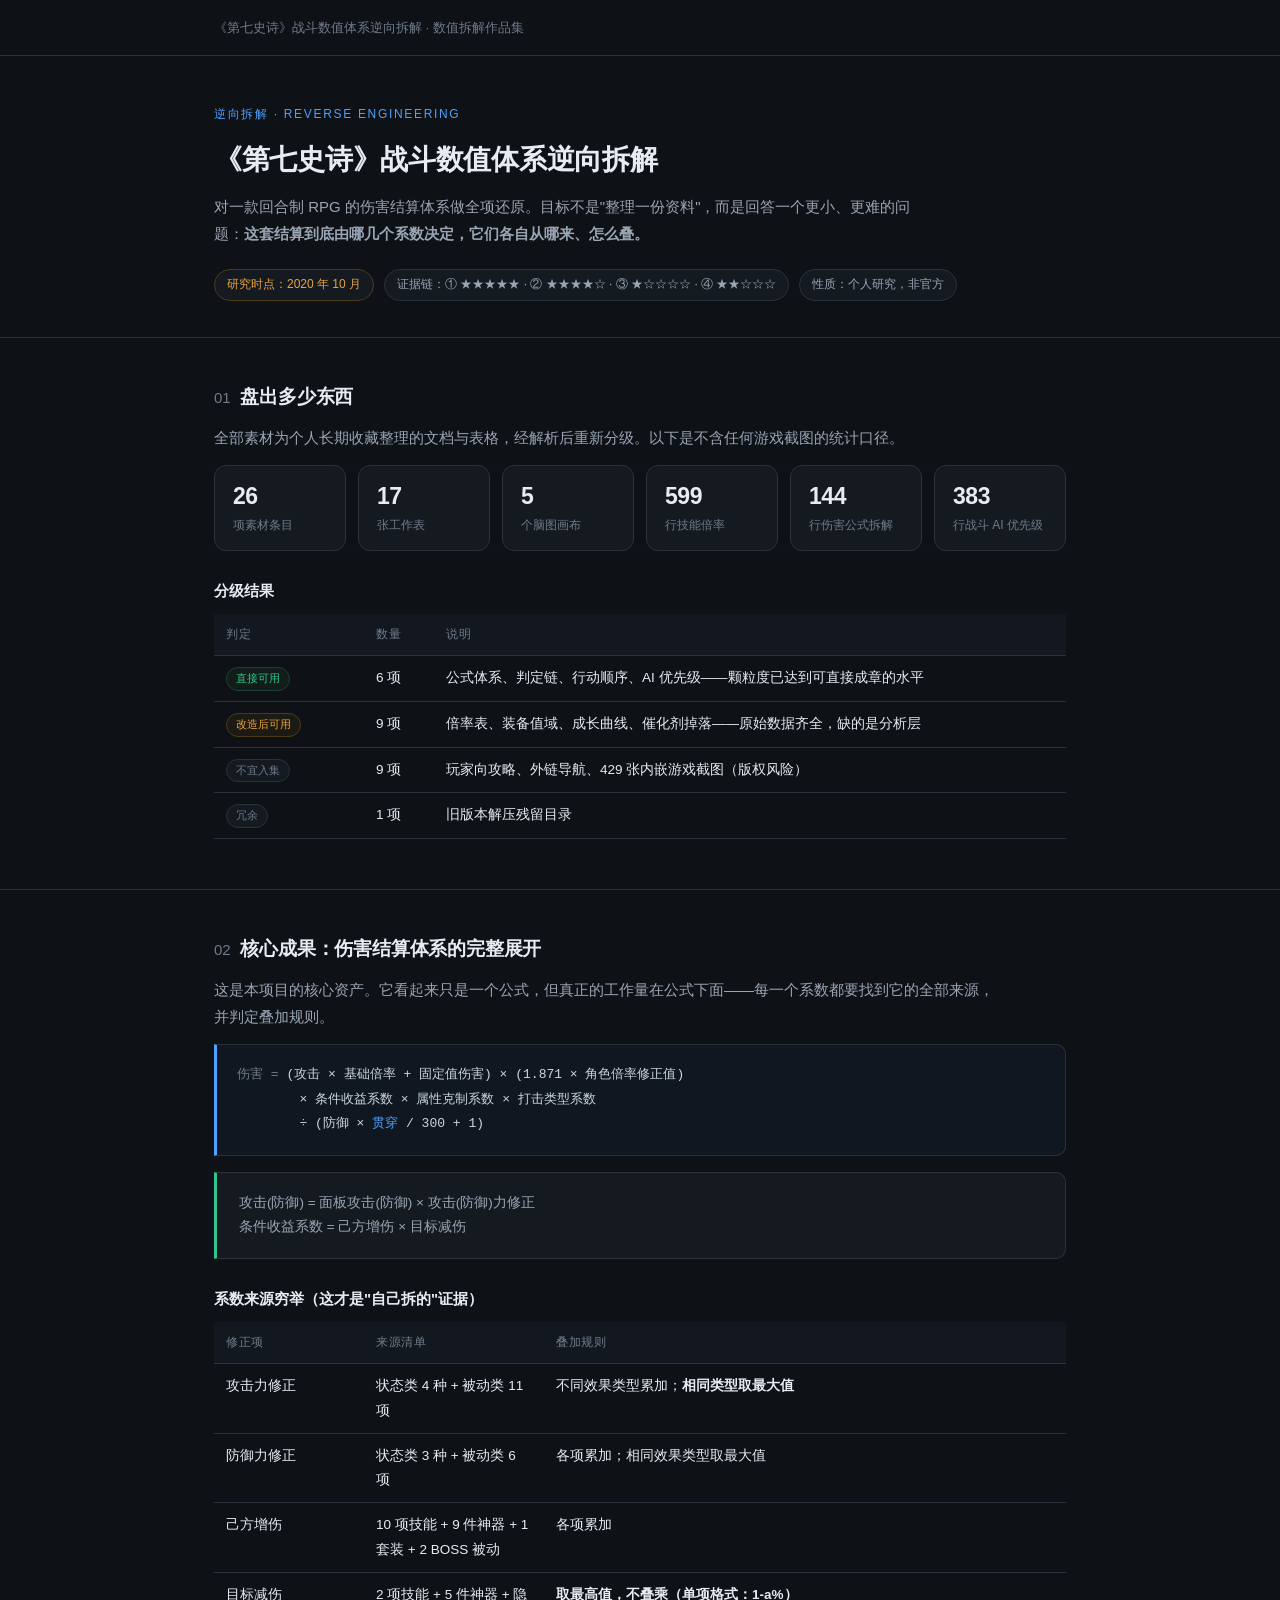
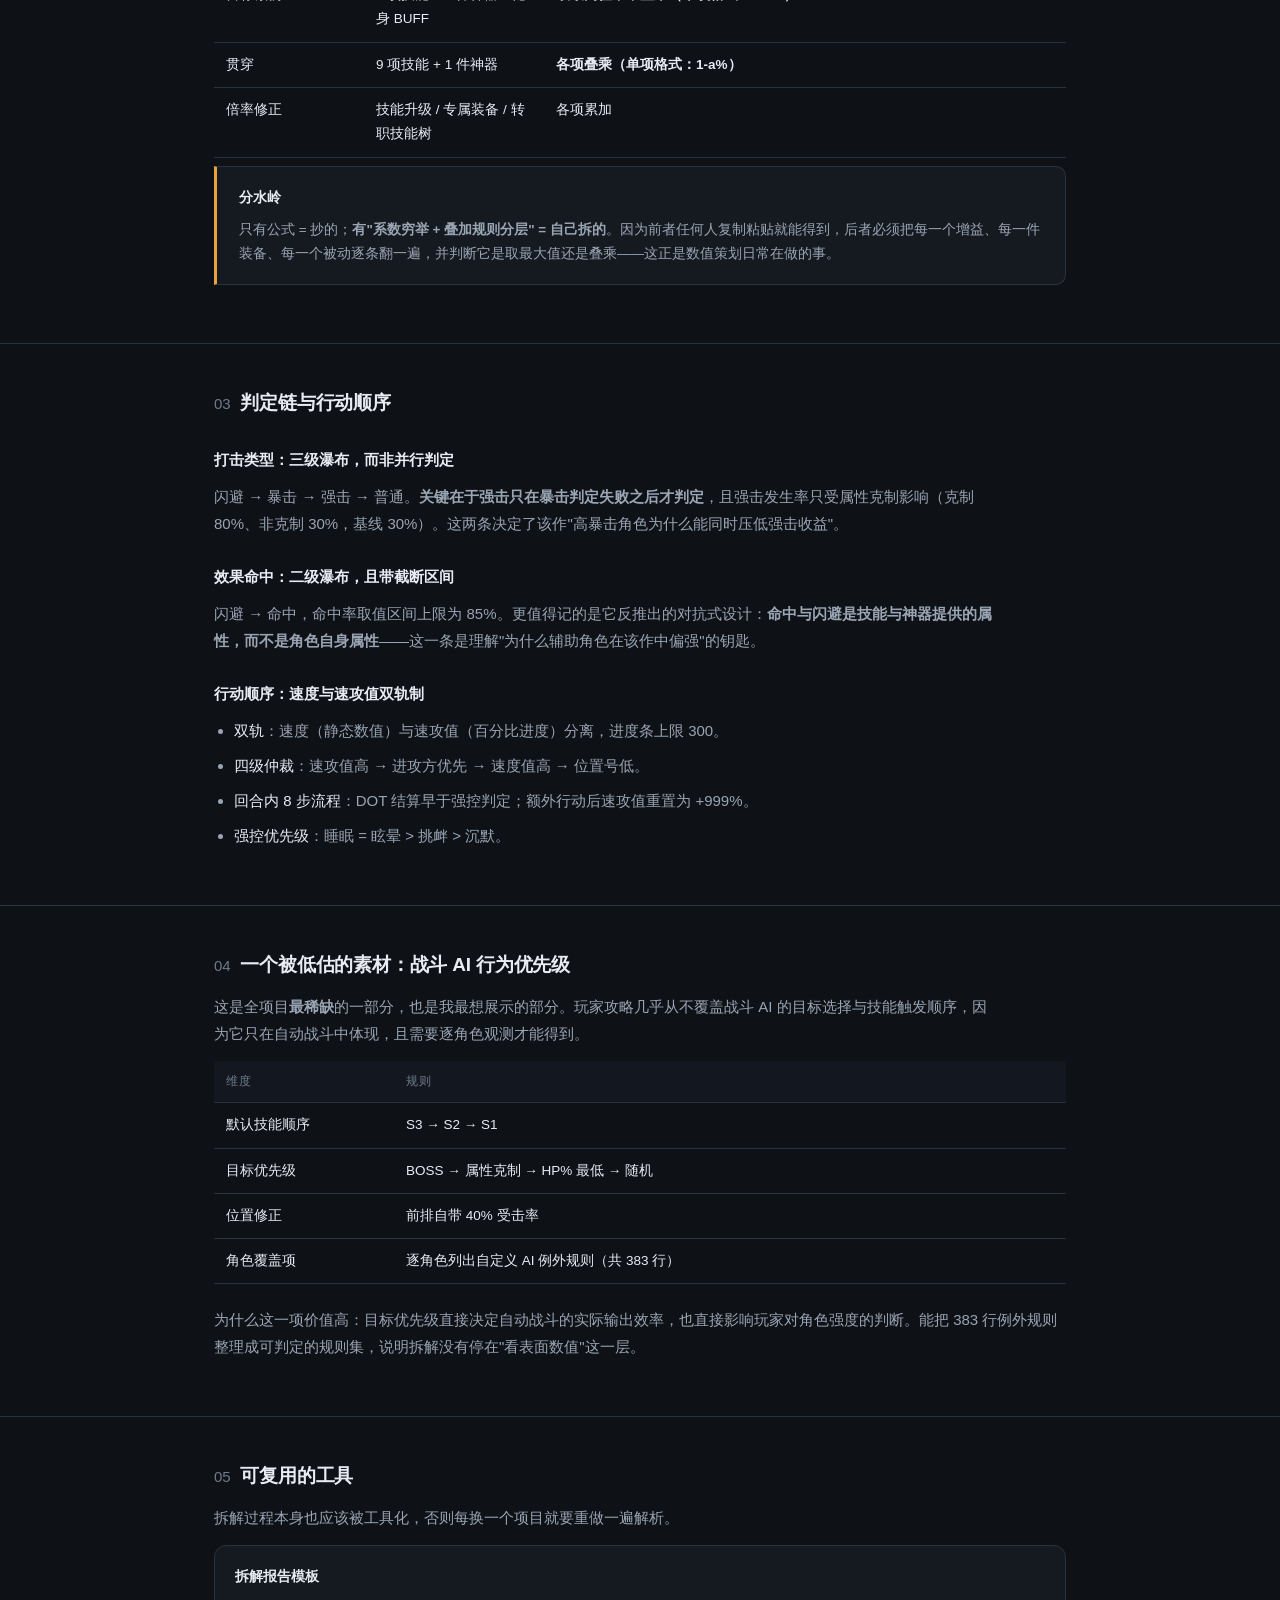
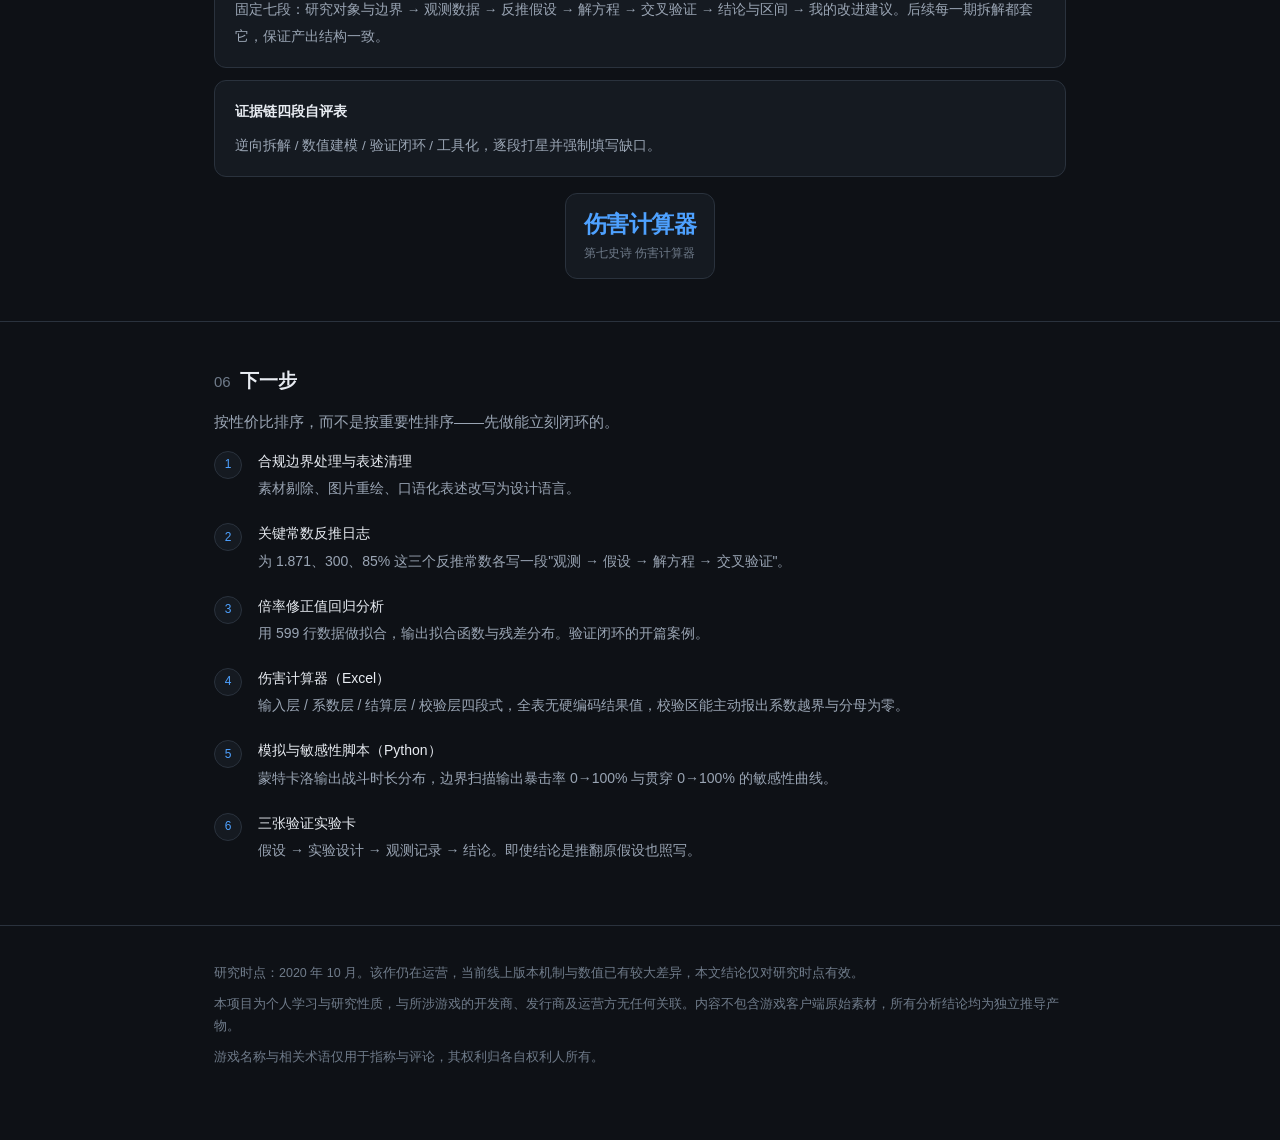
==== number/dqss.html @ d93b1159 "更新 Signed-off-by: Verko <46042765+VerkoZeng@users.noreply.github.com>" ====
<!DOCTYPE html>
<html lang="zh-CN">
<head>
<meta charset="utf-8">
<meta name="viewport" content="width=device-width, initial-scale=1">
<title>《第七史诗》战斗数值体系逆向拆解 · 作品集</title>
<style>
  :root{
    --bg:#0e1116; --panel:#151a21; --panel2:#1b212a; --code:#101720; --line:#2a323d;
    --text:#e8ecf2; --muted:#9aa5b4; --dim:#6f7b8a;
    --accent:#4ea1ff; --accent2:#31c48d; --warn:#e8a33d; --danger:#e0574c; --violet:#9b8cf5;
  }
  *{box-sizing:border-box}
  html,body{margin:0;padding:0}
  body{
    background:var(--bg); color:var(--text);
    font-family:-apple-system,BlinkMacSystemFont,"Segoe UI","PingFang SC","Microsoft YaHei",sans-serif;
    font-size:15px; line-height:1.8; -webkit-font-smoothing:antialiased;
  }
  .wrap{max-width:900px;margin:0 auto;padding:0 24px}
  a{color:var(--accent);text-decoration:none}
  a:hover{text-decoration:underline}
  .crumb{border-bottom:1px solid var(--line);padding:16px 0;font-size:13px;color:var(--dim)}
  .crumb a{color:var(--muted)}
  header{padding:48px 0 36px;border-bottom:1px solid var(--line)}
  .kicker{font-size:12px;letter-spacing:.14em;color:var(--accent);margin:0 0 14px}
  h1{font-size:28px;line-height:1.4;margin:0 0 14px;font-weight:600;letter-spacing:-.01em}
  .sub{color:var(--muted);font-size:15px;margin:0 0 22px;max-width:720px}
  .meta{display:flex;flex-wrap:wrap;gap:10px}
  .tag{font-size:12px;color:var(--muted);border:1px solid var(--line);background:var(--panel);border-radius:999px;padding:4px 12px}
  .tag.hot{color:var(--warn);border-color:#4a3a1c}
  section{padding:42px 0;border-bottom:1px solid var(--line)}
  h2{font-size:19px;margin:0 0 10px;font-weight:600;letter-spacing:-.01em}
  h2 .n{color:var(--dim);font-weight:500;margin-right:10px;font-size:15px}
  h3{font-size:15px;margin:26px 0 10px;font-weight:600}
  p{margin:0 0 14px}
  .lead{color:var(--muted);max-width:780px}
  .muted{color:var(--muted)}
  .stats{display:grid;grid-template-columns:repeat(auto-fit,minmax(130px,1fr));gap:12px;margin:4px 0 0}
  .stat{background:var(--panel);border:1px solid var(--line);border-radius:12px;padding:16px 18px}
  .stat b{display:block;font-size:23px;font-weight:600;letter-spacing:-.02em;line-height:1.3}
  .stat span{display:block;font-size:12px;color:var(--dim);margin-top:4px;line-height:1.5}
  pre{background:var(--code);border:1px solid var(--line);border-left:3px solid var(--accent);border-radius:0 10px 10px 0;
      padding:18px 20px;overflow-x:auto;font-size:13px;line-height:1.9;color:#cbd5e3;margin:0 0 16px;
      font-family:ui-monospace,SFMono-Regular,Consolas,"Courier New",monospace}
  pre .k{color:var(--accent)}
  pre .c{color:var(--dim)}
  table{width:100%;border-collapse:collapse;font-size:13.5px;margin:0 0 8px}
  th,td{text-align:left;padding:10px 12px;border-bottom:1px solid var(--line);vertical-align:top}
  th{color:var(--dim);font-weight:500;font-size:12px;letter-spacing:.05em;background:#131820}
  .scroll{overflow-x:auto}
  td code{background:#1e242d;border:1px solid var(--line);border-radius:4px;padding:1px 6px;font-size:12.5px;color:#cbd5e3}
  .pill{display:inline-block;font-size:11px;padding:2px 9px;border-radius:999px;border:1px solid;line-height:1.6;white-space:nowrap}
  .p-high{color:var(--danger);border-color:#4d2a27;background:#1e1516}
  .p-mid{color:var(--warn);border-color:#4a3a1c;background:#1d1a14}
  .p-low{color:var(--dim);border-color:var(--line);background:var(--panel)}
  .p-ok{color:var(--accent2);border-color:#1e4034;background:#121d19}
  .callout{background:var(--panel);border:1px solid var(--line);border-left:3px solid var(--accent2);
           border-radius:0 10px 10px 0;padding:18px 22px;margin:0 0 16px}
  .callout.warn{border-left-color:var(--warn)}
  .callout h3{margin:0 0 8px;font-size:14px}
  .callout p{margin:0;color:var(--muted);font-size:13.5px}
  ul.plain{margin:0 0 14px;padding-left:20px;color:var(--muted)}
  ul.plain li{margin-bottom:8px}
  ul.plain b{color:var(--text);font-weight:500}
  .tools{display:grid;gap:12px}
  .tool{background:var(--panel);border:1px solid var(--line);border-radius:12px;padding:18px 20px}
  .tool b{display:block;font-size:14px;margin-bottom:6px;font-weight:600}
  .tool span{color:var(--muted);font-size:13.5px}
  .roadmap{counter-reset:r;margin:0;padding:0;list-style:none}
  .roadmap li{position:relative;padding:0 0 20px 44px;color:var(--muted);font-size:14px}
  .roadmap li::before{counter-increment:r;content:counter(r);position:absolute;left:0;top:2px;
    width:26px;height:26px;border-radius:50%;background:var(--panel);border:1px solid var(--line);
    color:var(--accent);font-size:12px;display:flex;align-items:center;justify-content:center}
  .roadmap li b{color:var(--text);font-weight:500;display:block;margin-bottom:2px}
  footer{padding:36px 0 64px;color:var(--dim);font-size:12.5px}
  footer p{margin:0 0 8px}
  @media (max-width:640px){
    header{padding:32px 0 26px}
    h1{font-size:21px}
    section{padding:32px 0}
    pre{font-size:12px;padding:14px 16px}
    .stat b{font-size:20px}
  }
</style>
</head>
<body>

<div class="crumb">
  <div class="wrap">《第七史诗》战斗数值体系逆向拆解 · 数值拆解作品集</div>
</div>

<header>
  <div class="wrap">
    <p class="kicker">逆向拆解 · REVERSE ENGINEERING</p>
    <h1>《第七史诗》战斗数值体系逆向拆解</h1>
    <p class="sub">对一款回合制 RPG 的伤害结算体系做全项还原。目标不是"整理一份资料"，而是回答一个更小、更难的问题：<b>这套结算到底由哪几个系数决定，它们各自从哪来、怎么叠。</b></p>
    <div class="meta">
      <span class="tag hot">研究时点：2020 年 10 月</span>
      <span class="tag">证据链：① ★★★★★ · ② ★★★★☆ · ③ ★☆☆☆☆ · ④ ★★☆☆☆</span>
      <span class="tag">性质：个人研究，非官方</span>
    </div>
  </div>
</header>

<section>
  <div class="wrap">
    <h2><span class="n">01</span>盘出多少东西</h2>
    <p class="lead">全部素材为个人长期收藏整理的文档与表格，经解析后重新分级。以下是不含任何游戏截图的统计口径。</p>
    <div class="stats">
      <div class="stat"><b>26</b><span>项素材条目</span></div>
      <div class="stat"><b>17</b><span>张工作表</span></div>
      <div class="stat"><b>5</b><span>个脑图画布</span></div>
      <div class="stat"><b>599</b><span>行技能倍率</span></div>
      <div class="stat"><b>144</b><span>行伤害公式拆解</span></div>
      <div class="stat"><b>383</b><span>行战斗 AI 优先级</span></div>
    </div>
    <h3>分级结果</h3>
    <div class="scroll">
      <table>
        <thead><tr><th style="width:150px">判定</th><th style="width:70px">数量</th><th>说明</th></tr></thead>
        <tbody>
          <tr><td><span class="pill p-ok">直接可用</span></td><td>6 项</td><td>公式体系、判定链、行动顺序、AI 优先级——颗粒度已达到可直接成章的水平</td></tr>
          <tr><td><span class="pill p-mid">改造后可用</span></td><td>9 项</td><td>倍率表、装备值域、成长曲线、催化剂掉落——原始数据齐全，缺的是分析层</td></tr>
          <tr><td><span class="pill p-low">不宜入集</span></td><td>9 项</td><td>玩家向攻略、外链导航、429 张内嵌游戏截图（版权风险）</td></tr>
          <tr><td><span class="pill p-low">冗余</span></td><td>1 项</td><td>旧版本解压残留目录</td></tr>
        </tbody>
      </table>
    </div>
  </div>
</section>

<section>
  <div class="wrap">
    <h2><span class="n">02</span>核心成果：伤害结算体系的完整展开</h2>
    <p class="lead">这是本项目的核心资产。它看起来只是一个公式，但真正的工作量在公式下面——每一个系数都要找到它的全部来源，并判定叠加规则。</p>

	<pre><span class="c">伤害 =</span> (攻击 × 基础倍率 + 固定值伤害) × (1.871 × 角色倍率修正值)
        × 条件收益系数 × 属性克制系数 × 打击类型系数
        ÷ (防御 × <span class="k">贯穿</span> / 300 + 1)</pre>

    <div class="callout">
      <p>攻击(防御) = 面板攻击(防御) × 攻击(防御)力修正</p>
	  <p>条件收益系数 = 己方增伤 × 目标减伤</p>
    </div>

    <h3>系数来源穷举（这才是"自己拆的"证据）</h3>
    <div class="scroll">
      <table>
        <thead><tr><th style="width:150px">修正项</th><th style="width:180px">来源清单</th><th>叠加规则</th></tr></thead>
        <tbody>
          <tr><td>攻击力修正</td><td>状态类 4 种 + 被动类 11 项</td><td>不同效果类型累加；<b>相同类型取最大值</b></td></tr>
          <tr><td>防御力修正</td><td>状态类 3 种 + 被动类 6 项</td><td>各项累加；相同效果类型取最大值</td></tr>
          <tr><td>己方增伤</td><td>10 项技能 + 9 件神器 + 1 套装 + 2 BOSS 被动</td><td>各项累加</td></tr>
          <tr><td>目标减伤</td><td>2 项技能 + 5 件神器 + 隐身 BUFF</td><td><b>取最高值，不叠乘（单项格式：1-a%）</b></td></tr>
          <tr><td>贯穿</td><td>9 项技能 + 1 件神器</td><td><b>各项叠乘（单项格式：1-a%）</b></td></tr>
          <tr><td>倍率修正</td><td>技能升级 / 专属装备 / 转职技能树</td><td>各项累加</td></tr>
        </tbody>
      </table>
    </div>

    <div class="callout warn">
      <h3>分水岭</h3>
      <p>只有公式 = 抄的；<b>有"系数穷举 + 叠加规则分层" = 自己拆的</b>。因为前者任何人复制粘贴就能得到，后者必须把每一个增益、每一件装备、每一个被动逐条翻一遍，并判断它是取最大值还是叠乘——这正是数值策划日常在做的事。</p>
    </div>
  </div>
</section>

<section>
  <div class="wrap">
    <h2><span class="n">03</span>判定链与行动顺序</h2>

    <h3>打击类型：三级瀑布，而非并行判定</h3>
    <p class="lead">闪避 → 暴击 → 强击 → 普通。<b>关键在于强击只在暴击判定失败之后才判定</b>，且强击发生率只受属性克制影响（克制 80%、非克制 30%，基线 30%）。这两条决定了该作"高暴击角色为什么能同时压低强击收益"。</p>

    <h3>效果命中：二级瀑布，且带截断区间</h3>
    <p class="lead">闪避 → 命中，命中率取值区间上限为 85%。更值得记的是它反推出的对抗式设计：<b>命中与闪避是技能与神器提供的属性，而不是角色自身属性</b>——这一条是理解"为什么辅助角色在该作中偏强"的钥匙。</p>

    <h3>行动顺序：速度与速攻值双轨制</h3>
    <ul class="plain">
      <li><b>双轨</b>：速度（静态数值）与速攻值（百分比进度）分离，进度条上限 300。</li>
      <li><b>四级仲裁</b>：速攻值高 → 进攻方优先 → 速度值高 → 位置号低。</li>
      <li><b>回合内 8 步流程</b>：DOT 结算早于强控判定；额外行动后速攻值重置为 +999%。</li>
      <li><b>强控优先级</b>：睡眠 = 眩晕 &gt; 挑衅 &gt; 沉默。</li>
    </ul>
  </div>
</section>

<section>
  <div class="wrap">
    <h2><span class="n">04</span>一个被低估的素材：战斗 AI 行为优先级</h2>
    <p class="lead">这是全项目<b>最稀缺</b>的一部分，也是我最想展示的部分。玩家攻略几乎从不覆盖战斗 AI 的目标选择与技能触发顺序，因为它只在自动战斗中体现，且需要逐角色观测才能得到。</p>
    <div class="scroll">
      <table>
        <thead><tr><th style="width:180px">维度</th><th>规则</th></tr></thead>
        <tbody>
          <tr><td>默认技能顺序</td><td>S3 → S2 → S1</td></tr>
          <tr><td>目标优先级</td><td>BOSS → 属性克制 → HP% 最低 → 随机</td></tr>
          <tr><td>位置修正</td><td>前排自带 40% 受击率</td></tr>
          <tr><td>角色覆盖项</td><td>逐角色列出自定义 AI 例外规则（共 383 行）</td></tr>
        </tbody>
      </table>
    </div>
    <p class="muted" style="margin-top:14px">为什么这一项价值高：目标优先级直接决定自动战斗的实际输出效率，也直接影响玩家对角色强度的判断。能把 383 行例外规则整理成可判定的规则集，说明拆解没有停在"看表面数值"这一层。</p>
  </div>
</section>

<section>
  <div class="wrap">
    <h2><span class="n">05</span>可复用的工具</h2>
    <p class="lead">拆解过程本身也应该被工具化，否则每换一个项目就要重做一遍解析。</p>
    <div class="tools">
      
      <div class="tool">
        <b>拆解报告模板</b>
        <span>固定七段：研究对象与边界 → 观测数据 → 反推假设 → 解方程 → 交叉验证 → 结论与区间 → 我的改进建议。后续每一期拆解都套它，保证产出结构一致。</span>
      </div>
      <div class="tool">
        <b>证据链四段自评表</b>
        <span>逆向拆解 / 数值建模 / 验证闭环 / 工具化，逐段打星并强制填写缺口。</span>
      </div>
	  <div class="wrap">
	    <a href="dqss/dmg-calculator.html" target="_blank" rel="noopener">
		  <div class="stats">
			<div class="stat"><b>伤害计算器</b><span>第七史诗 伤害计算器</span></div>
		  </div>
		</a>
	  </div>
	  
    </div>
  </div>
</section>

<section>
  <div class="wrap">
    <h2><span class="n">06</span>下一步</h2>
    <p class="lead">按性价比排序，而不是按重要性排序——先做能立刻闭环的。</p>
    <ol class="roadmap">
      <li><b>合规边界处理与表述清理</b>素材剔除、图片重绘、口语化表述改写为设计语言。</li>
      <li><b>关键常数反推日志</b>为 1.871、300、85% 这三个反推常数各写一段"观测 → 假设 → 解方程 → 交叉验证"。</li>
      <li><b>倍率修正值回归分析</b>用 599 行数据做拟合，输出拟合函数与残差分布。验证闭环的开篇案例。</li>
      <li><b>伤害计算器（Excel）</b>输入层 / 系数层 / 结算层 / 校验层四段式，全表无硬编码结果值，校验区能主动报出系数越界与分母为零。</li>
      <li><b>模拟与敏感性脚本（Python）</b>蒙特卡洛输出战斗时长分布，边界扫描输出暴击率 0→100% 与贯穿 0→100% 的敏感性曲线。</li>
      <li><b>三张验证实验卡</b>假设 → 实验设计 → 观测记录 → 结论。即使结论是推翻原假设也照写。</li>
    </ol>
  </div>
</section>

<footer>
  <div class="wrap">
    <p>研究时点：2020 年 10 月。该作仍在运营，当前线上版本机制与数值已有较大差异，本文结论仅对研究时点有效。</p>
    <p>本项目为个人学习与研究性质，与所涉游戏的开发商、发行商及运营方无任何关联。内容不包含游戏客户端原始素材，所有分析结论均为独立推导产物。</p>
    <p>游戏名称与相关术语仅用于指称与评论，其权利归各自权利人所有。</p>
  </div>
</footer>

</body>
</html>
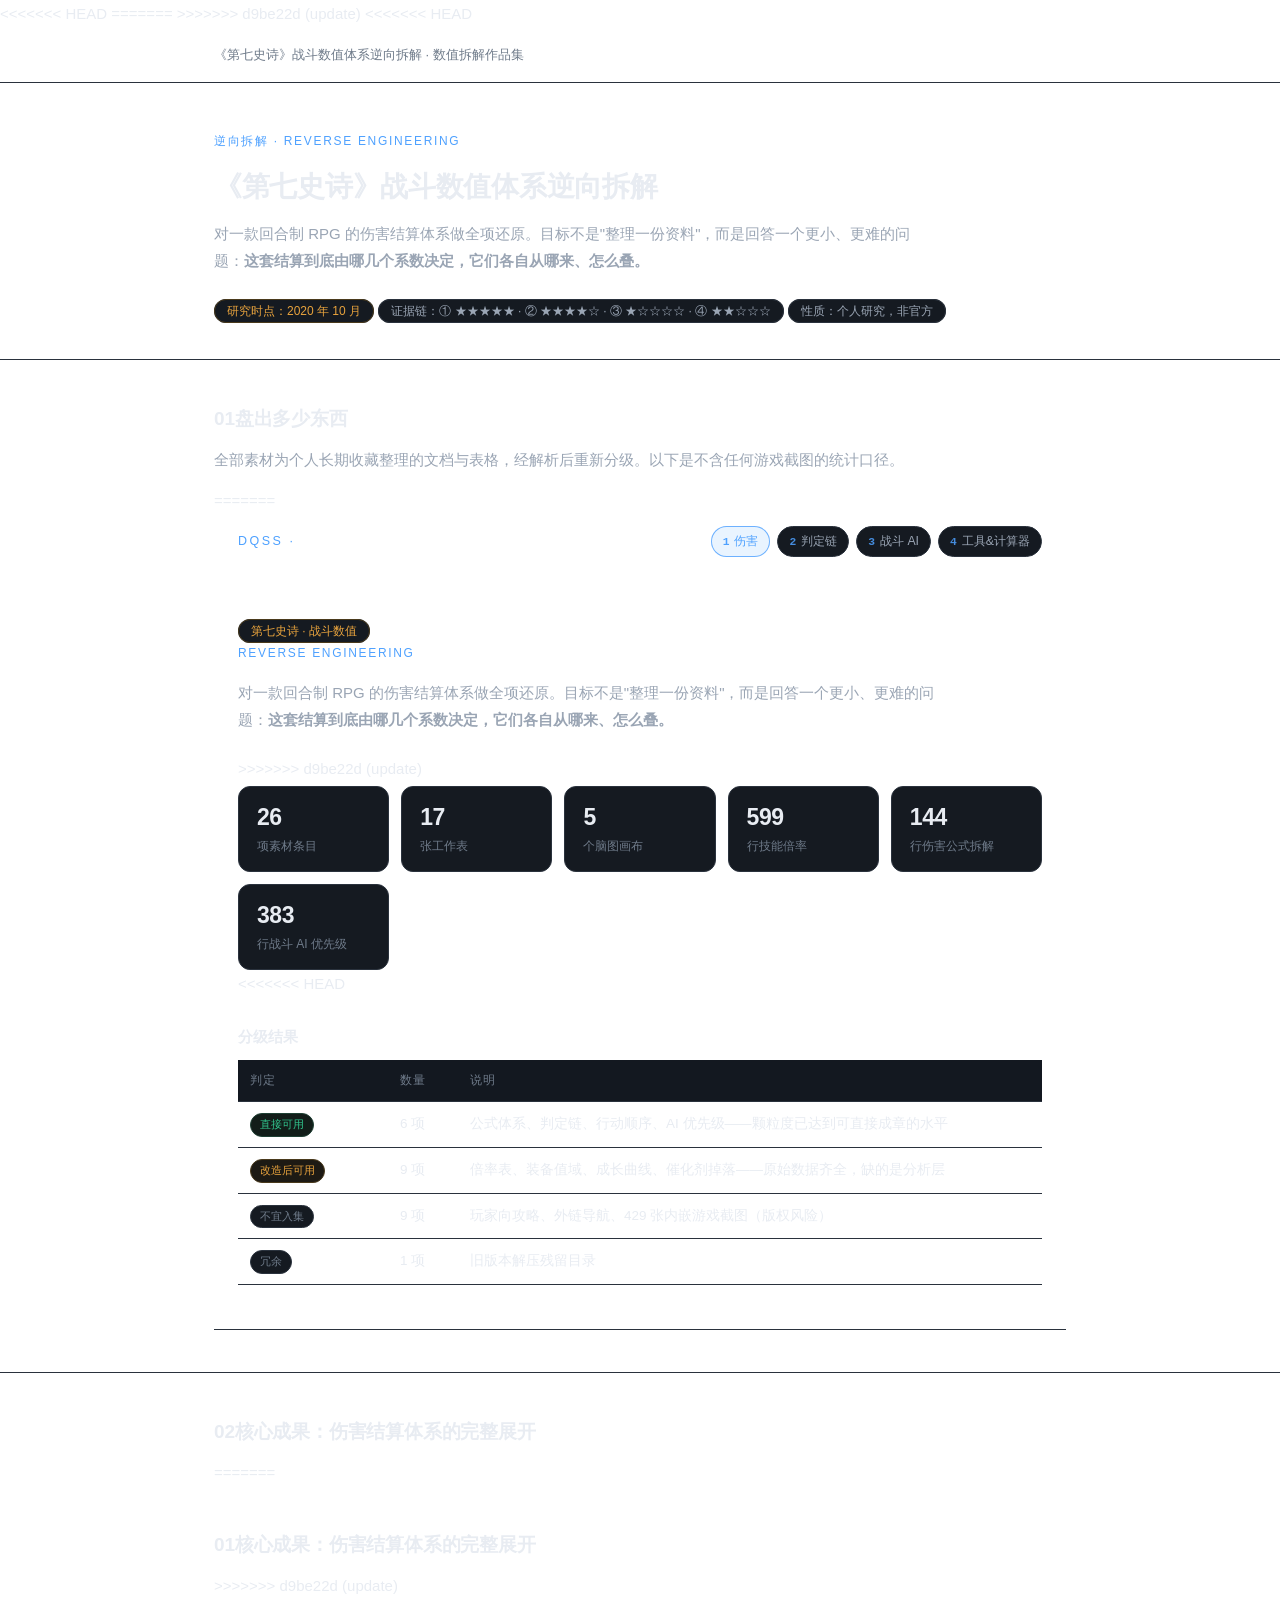
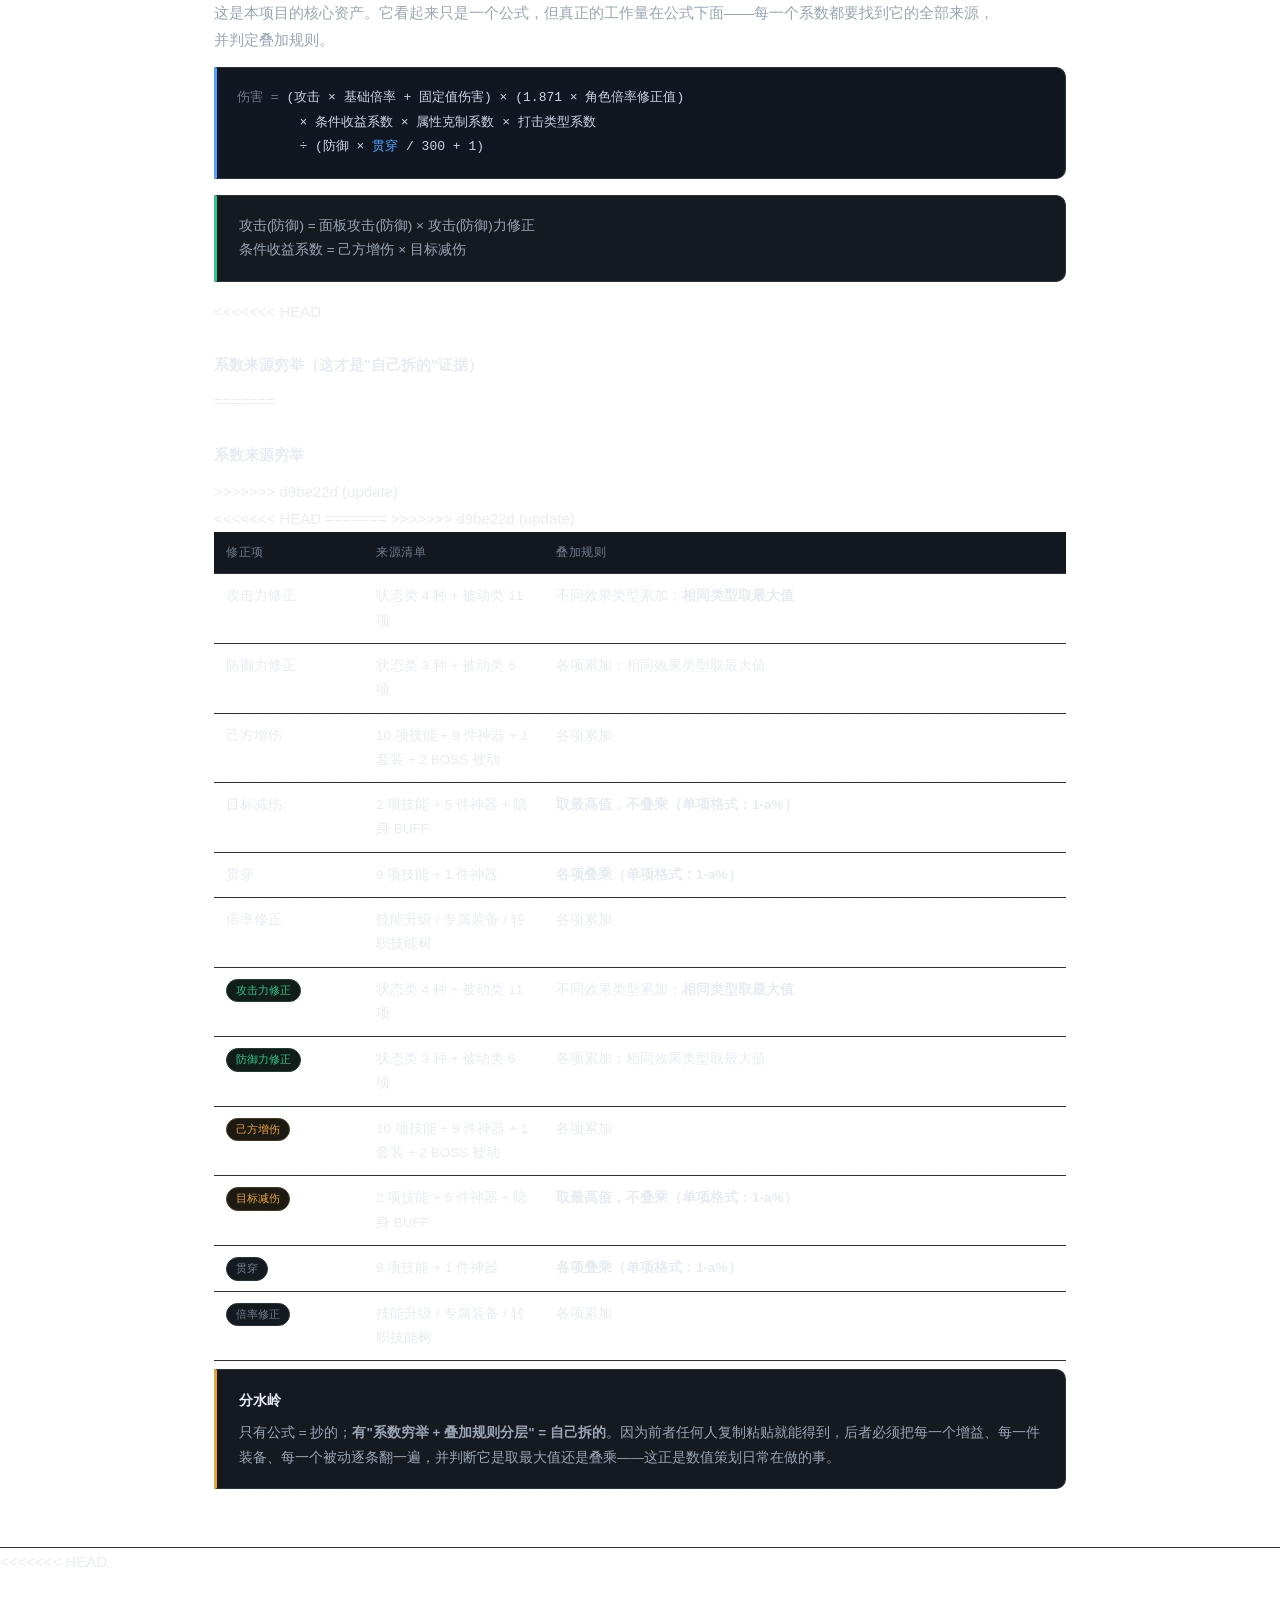
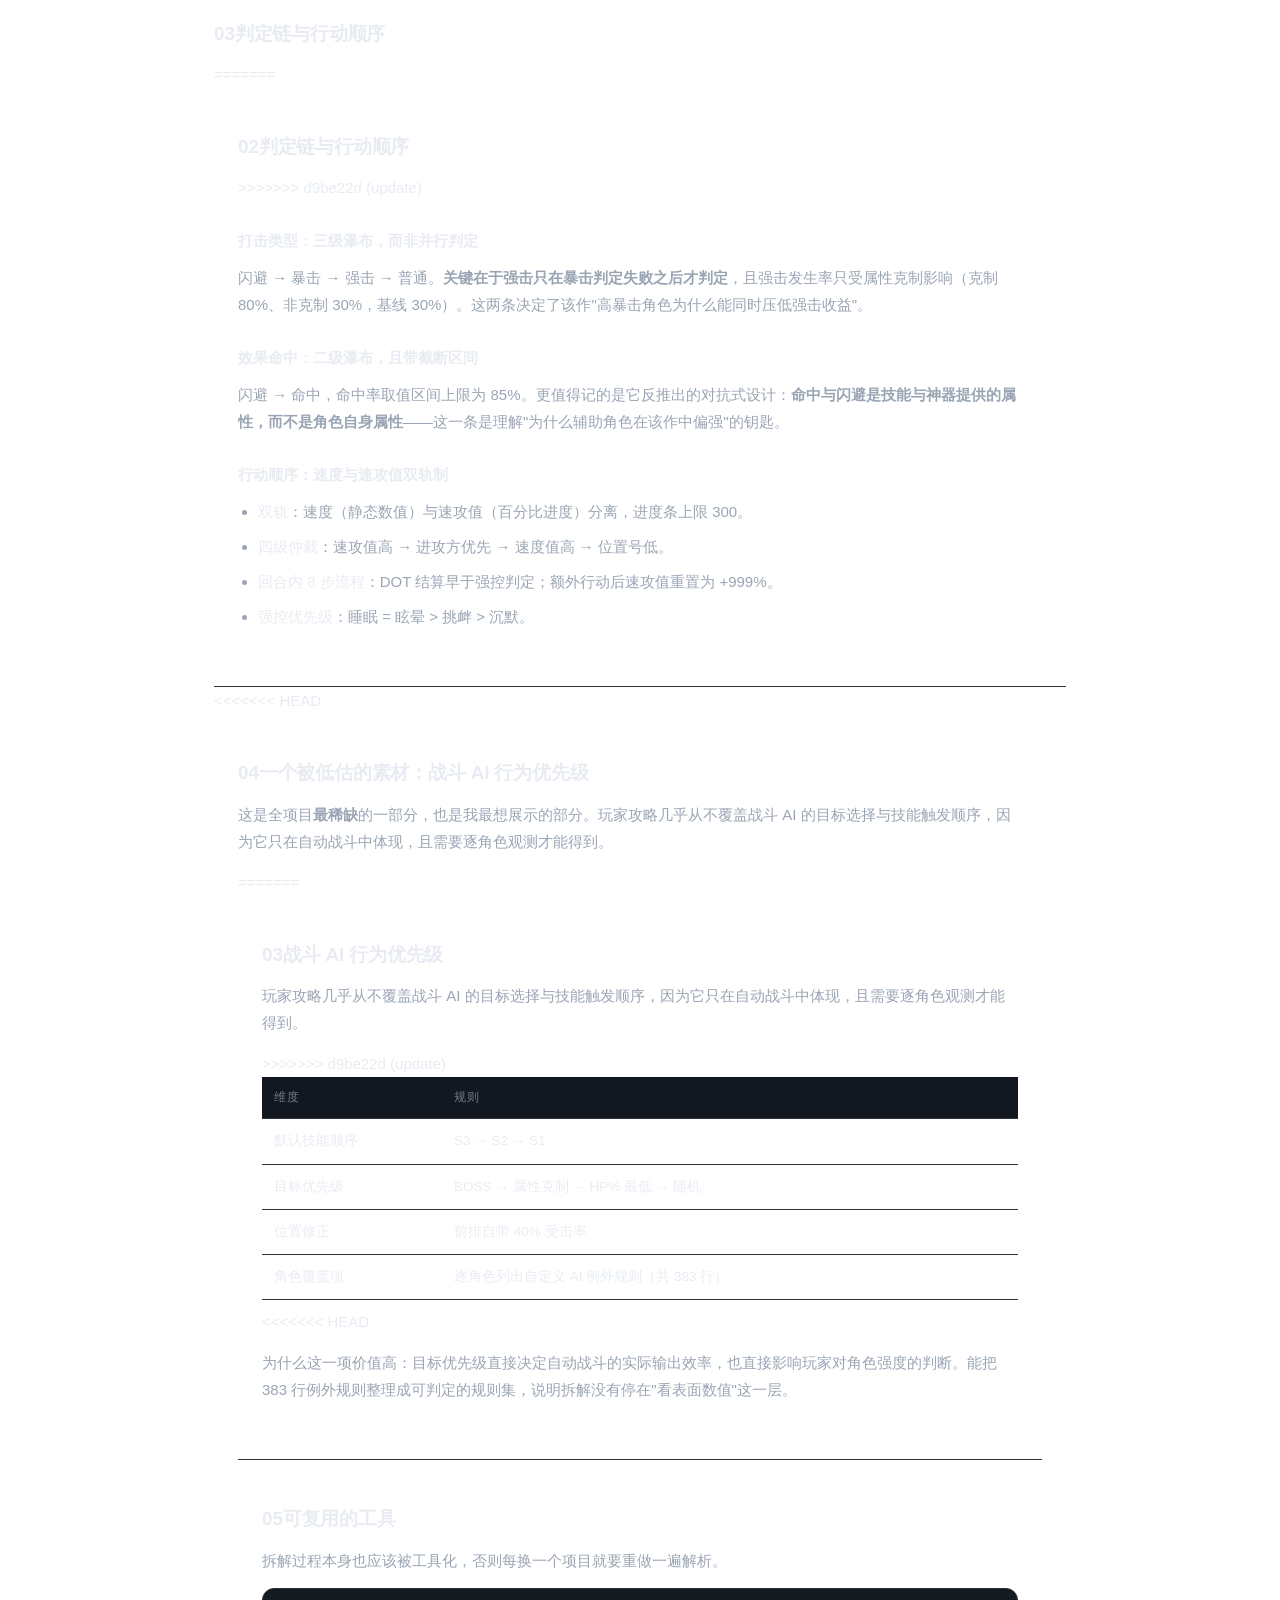
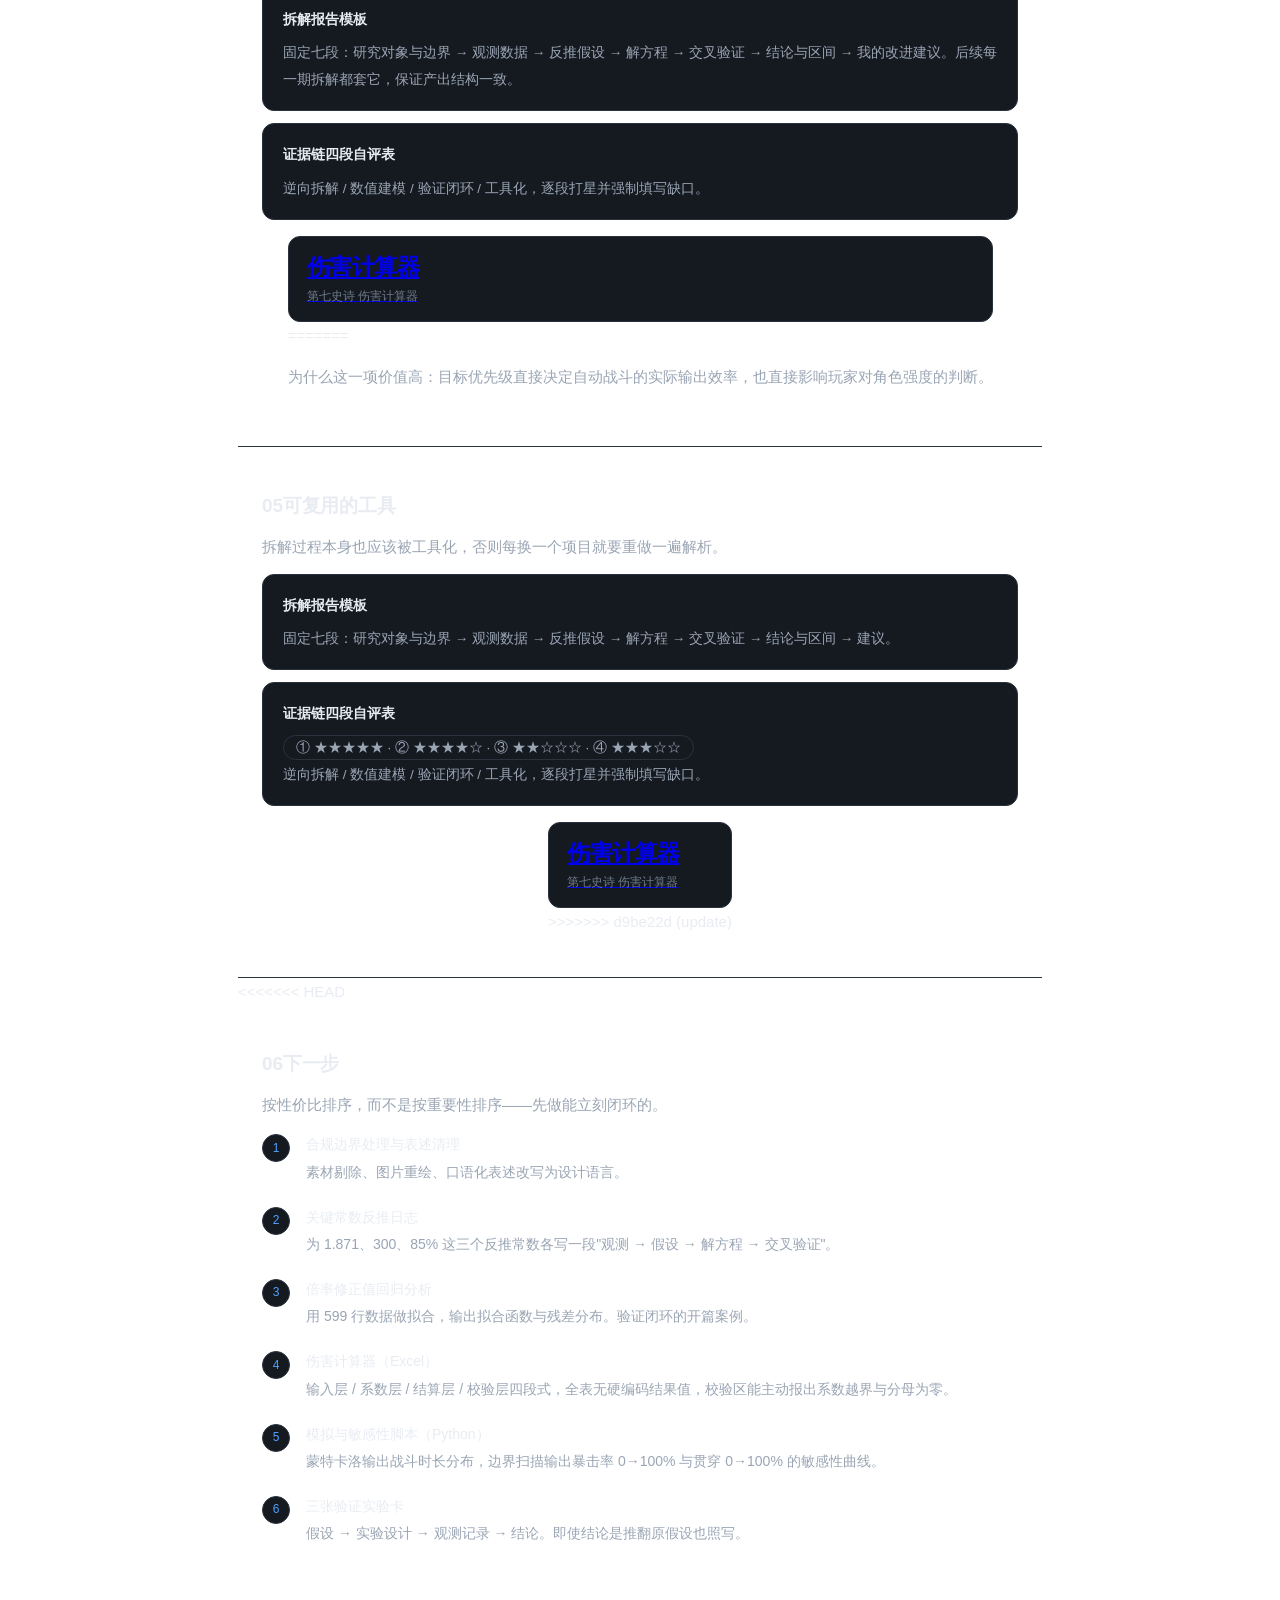
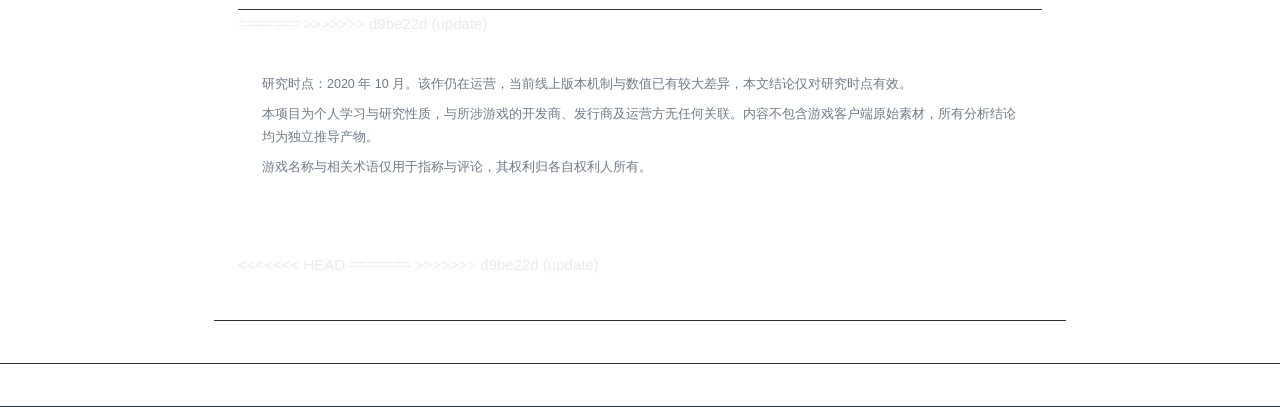
==== commit adb463c6: "update" ====
--- a/number/dqss.html
+++ b/number/dqss.html
@@ -3,7 +3,11 @@
 <head>
 <meta charset="utf-8">
 <meta name="viewport" content="width=device-width, initial-scale=1">
+<<<<<<< HEAD
 <title>《第七史诗》战斗数值体系逆向拆解 · 作品集</title>
+=======
+<title>《第七史诗》战斗数值逆向拆解 · 作品集</title>
+>>>>>>> d9be22d (update)
 <style>
   :root{
     --bg:#0e1116; --panel:#151a21; --panel2:#1b212a; --code:#101720; --line:#2a323d;
@@ -13,11 +17,40 @@
   *{box-sizing:border-box}
   html,body{margin:0;padding:0}
   body{
+<<<<<<< HEAD
+=======
+    padding-top:54px;
+>>>>>>> d9be22d (update)
     background:var(--bg); color:var(--text);
     font-family:-apple-system,BlinkMacSystemFont,"Segoe UI","PingFang SC","Microsoft YaHei",sans-serif;
     font-size:15px; line-height:1.8; -webkit-font-smoothing:antialiased;
   }
   .wrap{max-width:900px;margin:0 auto;padding:0 24px}
+<<<<<<< HEAD
+=======
+
+  /* 固定顶部导航：左 eyebrow / 右 toc */
+  .topbar{position:fixed;top:0;left:0;right:0;z-index:100;
+    background:rgba(14,17,22,.9);border-bottom:1px solid var(--line);
+    backdrop-filter:blur(12px);-webkit-backdrop-filter:blur(12px)}
+  .topbar .inner{max-width:900px;margin:0 auto;padding:0 clamp(10px,2.6vw,24px);height:54px;
+    display:flex;align-items:center;justify-content:space-between;gap:clamp(8px,1.7vw,16px)}
+  .topbar .eyebrow{flex:none;white-space:nowrap;color:var(--accent);letter-spacing:.2em;
+    font-size:clamp(10.5px,1.35vw,12.5px);transition:font-size .2s}
+  .toc{display:flex;flex-wrap:nowrap;gap:clamp(3px,.7vw,7px);margin:0;min-width:0;
+    overflow-x:auto;scrollbar-width:none;scroll-behavior:smooth}
+  .toc::-webkit-scrollbar{display:none}
+  .toc a{flex:none;display:inline-flex;align-items:baseline;gap:5px;
+    border:1px solid var(--line);border-radius:20px;padding:3px clamp(5px,1.1vw,11px);
+    font-size:clamp(10.5px,1.32vw,12.3px);color:var(--muted);text-decoration:none;
+    background:var(--panel);white-space:nowrap;
+    transition:border-color .15s,color .15s,background .15s,padding .2s,font-size .2s}
+  .toc a::before{content:attr(data-n);color:var(--accent);font-weight:700;opacity:.85;
+    font-family:ui-monospace,SFMono-Regular,Consolas,monospace;font-size:.92em}
+  .toc a:hover{border-color:rgba(78,161,255,.55);color:var(--accent);text-decoration:none}
+  .toc a.active{border-color:rgba(78,161,255,.8);color:var(--accent);background:rgba(78,161,255,.12)}
+  .toc a.active::before{opacity:1}
+>>>>>>> d9be22d (update)
   a{color:var(--accent);text-decoration:none}
   a:hover{text-decoration:underline}
   .crumb{border-bottom:1px solid var(--line);padding:16px 0;font-size:13px;color:var(--dim)}
@@ -26,11 +59,18 @@
   .kicker{font-size:12px;letter-spacing:.14em;color:var(--accent);margin:0 0 14px}
   h1{font-size:28px;line-height:1.4;margin:0 0 14px;font-weight:600;letter-spacing:-.01em}
   .sub{color:var(--muted);font-size:15px;margin:0 0 22px;max-width:720px}
+<<<<<<< HEAD
   .meta{display:flex;flex-wrap:wrap;gap:10px}
   .tag{font-size:12px;color:var(--muted);border:1px solid var(--line);background:var(--panel);border-radius:999px;padding:4px 12px}
   .tag.hot{color:var(--warn);border-color:#4a3a1c}
   section{padding:42px 0;border-bottom:1px solid var(--line)}
   h2{font-size:19px;margin:0 0 10px;font-weight:600;letter-spacing:-.01em}
+=======
+  .tag{font-size:12px;color:var(--muted);border:1px solid var(--line);background:var(--panel);border-radius:999px;padding:4px 12px}
+  .tag.hot{color:var(--warn);border-color:#4a3a1c}
+  section{padding:42px 0;border-bottom:1px solid var(--line)}
+  h2{font-size:19px;margin:0 0 10px;font-weight:600;letter-spacing:-.01em;scroll-margin-top:74px}
+>>>>>>> d9be22d (update)
   h2 .n{color:var(--dim);font-weight:500;margin-right:10px;font-size:15px}
   h3{font-size:15px;margin:26px 0 10px;font-weight:600}
   p{margin:0 0 14px}
@@ -81,11 +121,16 @@
     section{padding:32px 0}
     pre{font-size:12px;padding:14px 16px}
     .stat b{font-size:20px}
+<<<<<<< HEAD
+=======
+    .topbar .eyebrow{letter-spacing:.12em}
+>>>>>>> d9be22d (update)
   }
 </style>
 </head>
 <body>
 
+<<<<<<< HEAD
 <div class="crumb">
   <div class="wrap">《第七史诗》战斗数值体系逆向拆解 · 数值拆解作品集</div>
 </div>
@@ -107,6 +152,30 @@
   <div class="wrap">
     <h2><span class="n">01</span>盘出多少东西</h2>
     <p class="lead">全部素材为个人长期收藏整理的文档与表格，经解析后重新分级。以下是不含任何游戏截图的统计口径。</p>
+=======
+<nav class="topbar">
+  <div class="inner">
+    <div class="eyebrow">DQSS · </div>
+    <div class="toc" id="toc">
+      <a href="#s02" data-n="1">伤害</a>
+      <a href="#s03" data-n="2">判定链</a>
+      <a href="#s04" data-n="3">战斗 AI</a>
+      <a href="#s05" data-n="4">工具&计算器</a>
+    </div>
+  </div>
+</nav>
+
+
+<header>
+  <div class="wrap">
+    <span class="tag hot">第七史诗 · 战斗数值</span>
+	<p class="kicker">REVERSE ENGINEERING</p>
+	
+    <p class="sub">对一款回合制 RPG 的伤害结算体系做全项还原。目标不是"整理一份资料"，而是回答一个更小、更难的问题：<b>这套结算到底由哪几个系数决定，它们各自从哪来、怎么叠。</b></p>
+  </div>
+  
+  <div class="wrap">
+>>>>>>> d9be22d (update)
     <div class="stats">
       <div class="stat"><b>26</b><span>项素材条目</span></div>
       <div class="stat"><b>17</b><span>张工作表</span></div>
@@ -115,6 +184,7 @@
       <div class="stat"><b>144</b><span>行伤害公式拆解</span></div>
       <div class="stat"><b>383</b><span>行战斗 AI 优先级</span></div>
     </div>
+<<<<<<< HEAD
     <h3>分级结果</h3>
     <div class="scroll">
       <table>
@@ -133,6 +203,15 @@
 <section>
   <div class="wrap">
     <h2><span class="n">02</span>核心成果：伤害结算体系的完整展开</h2>
+=======
+  </div>
+</header>
+
+<!-- ========================================================= 伤害 -->
+<section>
+  <div class="wrap">
+    <h2 id="s02"><span class="n">01</span>核心成果：伤害结算体系的完整展开</h2>
+>>>>>>> d9be22d (update)
     <p class="lead">这是本项目的核心资产。它看起来只是一个公式，但真正的工作量在公式下面——每一个系数都要找到它的全部来源，并判定叠加规则。</p>
 
 	<pre><span class="c">伤害 =</span> (攻击 × 基础倍率 + 固定值伤害) × (1.871 × 角色倍率修正值)
@@ -144,17 +223,30 @@
 	  <p>条件收益系数 = 己方增伤 × 目标减伤</p>
     </div>
 
+<<<<<<< HEAD
     <h3>系数来源穷举（这才是"自己拆的"证据）</h3>
+=======
+    <h3>系数来源穷举</h3>
+>>>>>>> d9be22d (update)
     <div class="scroll">
       <table>
         <thead><tr><th style="width:150px">修正项</th><th style="width:180px">来源清单</th><th>叠加规则</th></tr></thead>
         <tbody>
+<<<<<<< HEAD
           <tr><td>攻击力修正</td><td>状态类 4 种 + 被动类 11 项</td><td>不同效果类型累加；<b>相同类型取最大值</b></td></tr>
           <tr><td>防御力修正</td><td>状态类 3 种 + 被动类 6 项</td><td>各项累加；相同效果类型取最大值</td></tr>
           <tr><td>己方增伤</td><td>10 项技能 + 9 件神器 + 1 套装 + 2 BOSS 被动</td><td>各项累加</td></tr>
           <tr><td>目标减伤</td><td>2 项技能 + 5 件神器 + 隐身 BUFF</td><td><b>取最高值，不叠乘（单项格式：1-a%）</b></td></tr>
           <tr><td>贯穿</td><td>9 项技能 + 1 件神器</td><td><b>各项叠乘（单项格式：1-a%）</b></td></tr>
           <tr><td>倍率修正</td><td>技能升级 / 专属装备 / 转职技能树</td><td>各项累加</td></tr>
+=======
+          <tr><td><span class="pill p-ok">攻击力修正</span></td><td>状态类 4 种 + 被动类 11 项</td><td>不同效果类型累加；<b>相同类型取最大值</b></td></tr>
+          <tr><td><span class="pill p-ok">防御力修正</span></td><td>状态类 3 种 + 被动类 6 项</td><td>各项累加；相同效果类型取最大值</td></tr>
+          <tr><td><span class="pill p-mid">己方增伤</span></td><td>10 项技能 + 9 件神器 + 1 套装 + 2 BOSS 被动</td><td>各项累加</td></tr>
+          <tr><td><span class="pill p-mid">目标减伤</span></td><td>2 项技能 + 5 件神器 + 隐身 BUFF</td><td><b>取最高值，不叠乘（单项格式：1-a%）</b></td></tr>
+          <tr><td><span class="pill p-low">贯穿</span></td><td>9 项技能 + 1 件神器</td><td><b>各项叠乘（单项格式：1-a%）</b></td></tr>
+          <tr><td><span class="pill p-low">倍率修正</span></td><td>技能升级 / 专属装备 / 转职技能树</td><td>各项累加</td></tr>
+>>>>>>> d9be22d (update)
         </tbody>
       </table>
     </div>
@@ -166,9 +258,16 @@
   </div>
 </section>
 
+<<<<<<< HEAD
 <section>
   <div class="wrap">
     <h2><span class="n">03</span>判定链与行动顺序</h2>
+=======
+<!-- ========================================================= 判定链 -->
+<section>
+  <div class="wrap">
+    <h2 id="s03"><span class="n">02</span>判定链与行动顺序</h2>
+>>>>>>> d9be22d (update)
 
     <h3>打击类型：三级瀑布，而非并行判定</h3>
     <p class="lead">闪避 → 暴击 → 强击 → 普通。<b>关键在于强击只在暴击判定失败之后才判定</b>，且强击发生率只受属性克制影响（克制 80%、非克制 30%，基线 30%）。这两条决定了该作"高暴击角色为什么能同时压低强击收益"。</p>
@@ -186,10 +285,18 @@
   </div>
 </section>
 
+<<<<<<< HEAD
 <section>
   <div class="wrap">
     <h2><span class="n">04</span>一个被低估的素材：战斗 AI 行为优先级</h2>
     <p class="lead">这是全项目<b>最稀缺</b>的一部分，也是我最想展示的部分。玩家攻略几乎从不覆盖战斗 AI 的目标选择与技能触发顺序，因为它只在自动战斗中体现，且需要逐角色观测才能得到。</p>
+=======
+<!-- ========================================================= 战斗 AI -->
+<section>
+  <div class="wrap">
+    <h2 id="s04"><span class="n">03</span>战斗 AI 行为优先级</h2>
+    <p class="lead">玩家攻略几乎从不覆盖战斗 AI 的目标选择与技能触发顺序，因为它只在自动战斗中体现，且需要逐角色观测才能得到。</p>
+>>>>>>> d9be22d (update)
     <div class="scroll">
       <table>
         <thead><tr><th style="width:180px">维度</th><th>规则</th></tr></thead>
@@ -201,6 +308,7 @@
         </tbody>
       </table>
     </div>
+<<<<<<< HEAD
     <p class="muted" style="margin-top:14px">为什么这一项价值高：目标优先级直接决定自动战斗的实际输出效率，也直接影响玩家对角色强度的判断。能把 383 行例外规则整理成可判定的规则集，说明拆解没有停在"看表面数值"这一层。</p>
   </div>
 </section>
@@ -225,12 +333,43 @@
 			<div class="stat"><b>伤害计算器</b><span>第七史诗 伤害计算器</span></div>
 		  </div>
 		</a>
+=======
+    <p class="muted" style="margin-top:14px">为什么这一项价值高：目标优先级直接决定自动战斗的实际输出效率，也直接影响玩家对角色强度的判断。</p>
+  </div>
+</section>
+
+<!-- ========================================================= 工具&计算器 -->
+<section>
+  <div class="wrap">
+    <h2 id="s05"><span class="n">05</span>可复用的工具</h2>
+    <p class="lead">拆解过程本身也应该被工具化，否则每换一个项目就要重做一遍解析。</p>
+
+
+	
+	<div class="tools">
+      
+      <div class="tool">
+        <b>拆解报告模板</b>
+        <span>固定七段：研究对象与边界 → 观测数据 → 反推假设 → 解方程 → 交叉验证 → 结论与区间 → 建议。</span>
+      </div>
+      <div class="tool">
+        <b>证据链四段自评表</b>
+        <div><span class="tag">① ★★★★★ · ② ★★★★☆ · ③ ★★☆☆☆ · ④ ★★★☆☆</span></div>
+		<span>逆向拆解 / 数值建模 / 验证闭环 / 工具化，逐段打星并强制填写缺口。</span>
+      </div>
+	  
+	  <div class="wrap">
+		  <a class="stats" href="dqss/dmg-calculator.html" target="_blank" rel="noopener">
+			<div class="stat"><b>伤害计算器</b><span>第七史诗 伤害计算器</span></div>
+		  </a>
+>>>>>>> d9be22d (update)
 	  </div>
 	  
     </div>
   </div>
 </section>
 
+<<<<<<< HEAD
 <section>
   <div class="wrap">
     <h2><span class="n">06</span>下一步</h2>
@@ -246,6 +385,8 @@
   </div>
 </section>
 
+=======
+>>>>>>> d9be22d (update)
 <footer>
   <div class="wrap">
     <p>研究时点：2020 年 10 月。该作仍在运营，当前线上版本机制与数值已有较大差异，本文结论仅对研究时点有效。</p>
@@ -254,5 +395,46 @@
   </div>
 </footer>
 
+<<<<<<< HEAD
+=======
+<script>
+// 顶部导航：随滚动高亮当前章节 + 窄屏自动把当前胶囊滚入可视区
+(function(){
+  var toc = document.getElementById('toc');
+  if(!toc) return;
+  var links = Array.prototype.slice.call(toc.querySelectorAll('a'));
+  var items = links.map(function(a){
+    return { link:a, sec:document.getElementById(a.getAttribute('href').slice(1)) };
+  }).filter(function(it){ return it.sec; });
+  if(!items.length) return;
+
+  function setActive(link){
+    links.forEach(function(a){ a.classList.toggle('active', a === link); });
+    if(link){
+      var lr = link.getBoundingClientRect(), tr = toc.getBoundingClientRect();
+      if(lr.left < tr.left || lr.right > tr.right){
+        toc.scrollTo({ left: link.offsetLeft - (toc.clientWidth - link.offsetWidth)/2, behavior:'smooth' });
+      }
+    }
+  }
+  function sync(){
+    var line = 130, current = null;
+    items.forEach(function(it){
+      if(it.sec.getBoundingClientRect().top <= line) current = it.link;
+    });
+    if(window.innerHeight + window.scrollY >= document.documentElement.scrollHeight - 2){
+      current = links[links.length-1];
+    }
+    if(!current) current = links[0];
+    setActive(current);
+  }
+  links.forEach(function(a){ a.addEventListener('click', function(){ setActive(a); }); });
+  window.addEventListener('scroll', sync, { passive:true });
+  window.addEventListener('resize', sync);
+  sync();
+})();
+</script>
+
+>>>>>>> d9be22d (update)
 </body>
 </html>
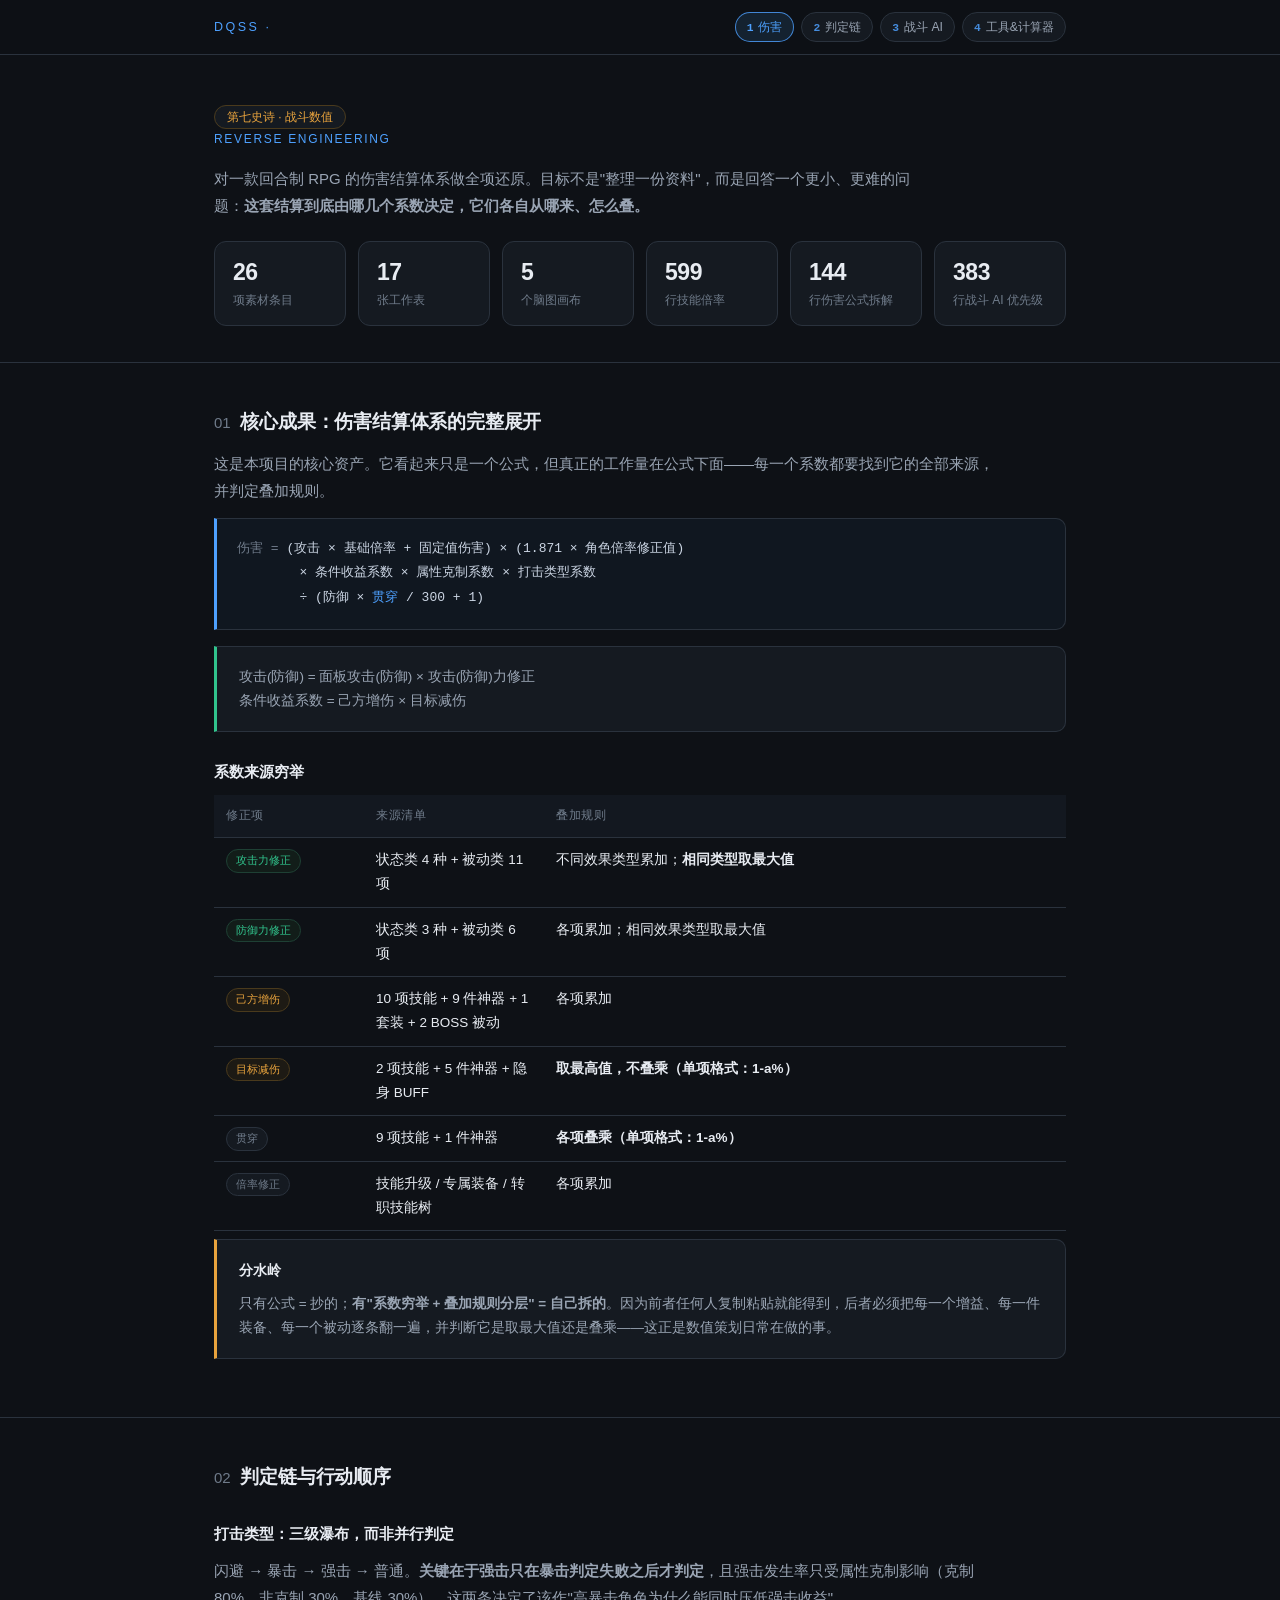
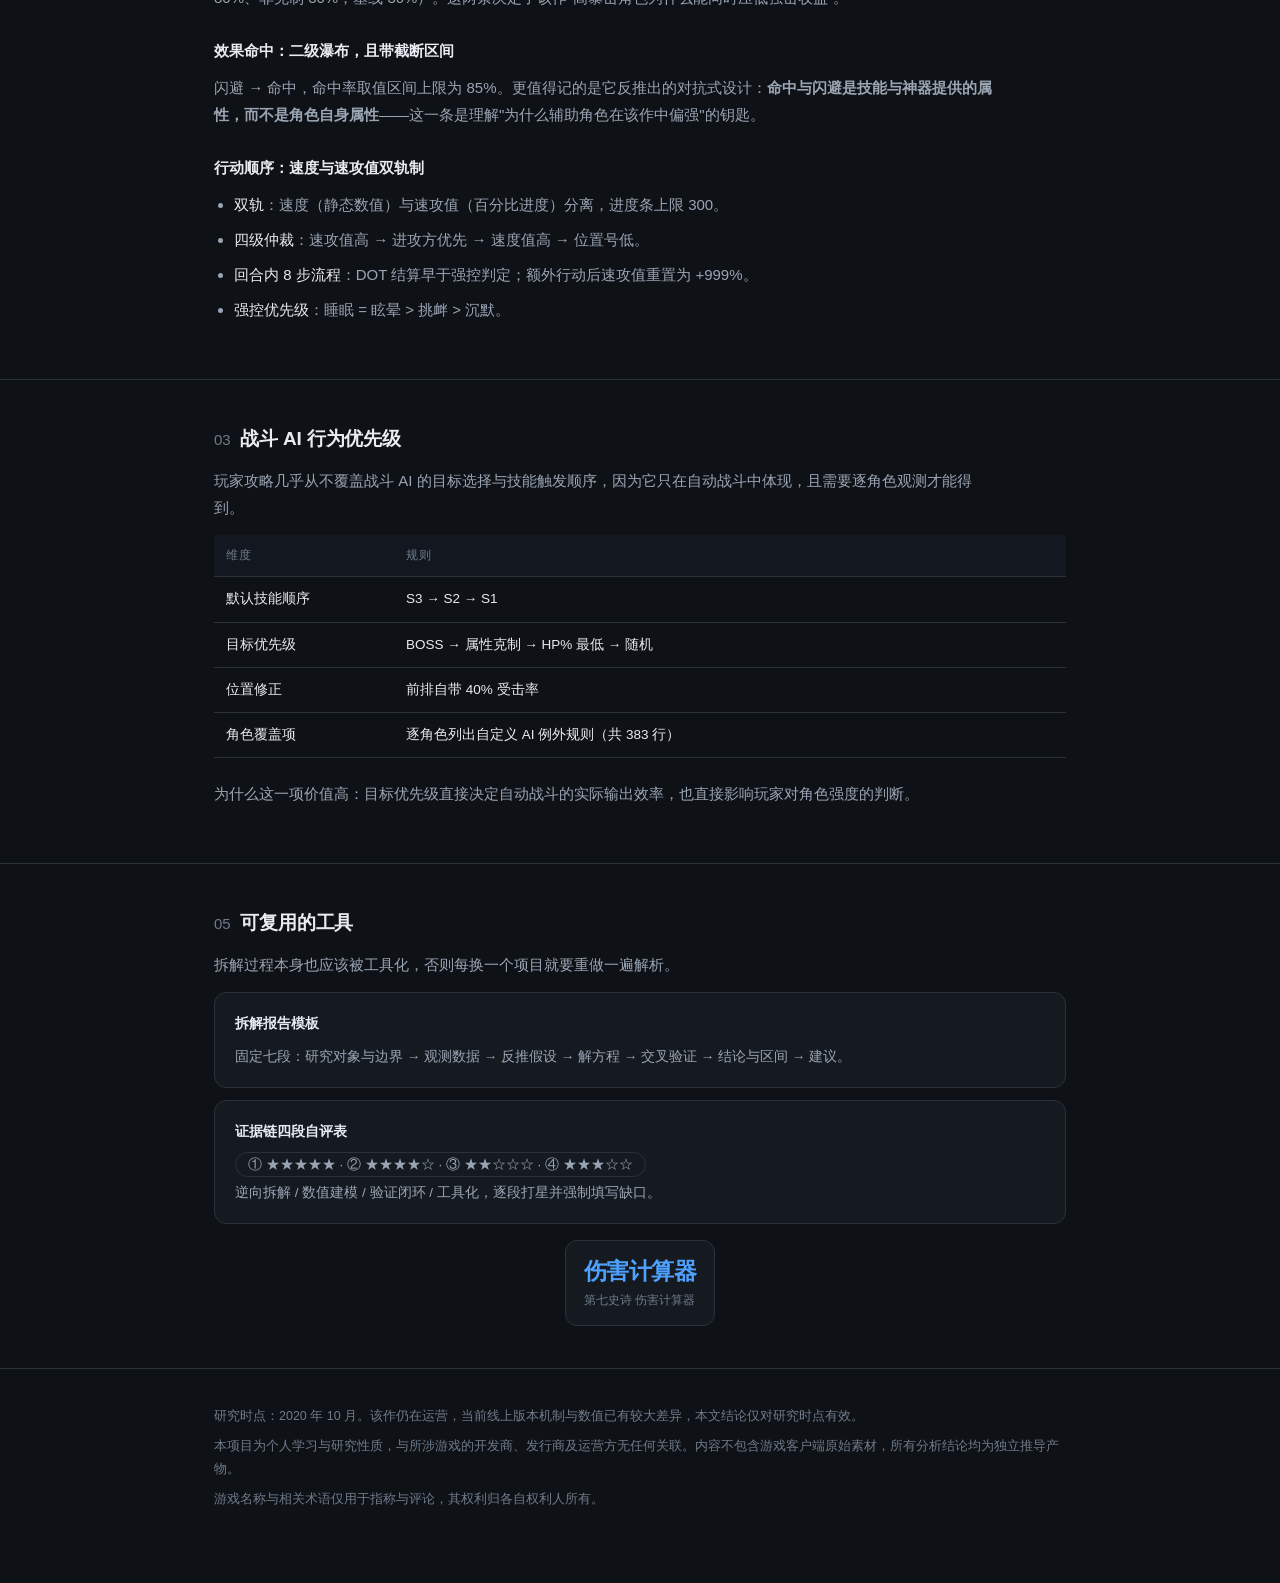
==== commit e7c22f26: "update" ====
--- a/number/dqss.html
+++ b/number/dqss.html
@@ -3,11 +3,7 @@
 <head>
 <meta charset="utf-8">
 <meta name="viewport" content="width=device-width, initial-scale=1">
-<<<<<<< HEAD
-<title>《第七史诗》战斗数值体系逆向拆解 · 作品集</title>
-=======
 <title>《第七史诗》战斗数值逆向拆解 · 作品集</title>
->>>>>>> d9be22d (update)
 <style>
   :root{
     --bg:#0e1116; --panel:#151a21; --panel2:#1b212a; --code:#101720; --line:#2a323d;
@@ -17,17 +13,12 @@
   *{box-sizing:border-box}
   html,body{margin:0;padding:0}
   body{
-<<<<<<< HEAD
-=======
     padding-top:54px;
->>>>>>> d9be22d (update)
     background:var(--bg); color:var(--text);
     font-family:-apple-system,BlinkMacSystemFont,"Segoe UI","PingFang SC","Microsoft YaHei",sans-serif;
     font-size:15px; line-height:1.8; -webkit-font-smoothing:antialiased;
   }
   .wrap{max-width:900px;margin:0 auto;padding:0 24px}
-<<<<<<< HEAD
-=======
 
   /* 固定顶部导航：左 eyebrow / 右 toc */
   .topbar{position:fixed;top:0;left:0;right:0;z-index:100;
@@ -50,7 +41,6 @@
   .toc a:hover{border-color:rgba(78,161,255,.55);color:var(--accent);text-decoration:none}
   .toc a.active{border-color:rgba(78,161,255,.8);color:var(--accent);background:rgba(78,161,255,.12)}
   .toc a.active::before{opacity:1}
->>>>>>> d9be22d (update)
   a{color:var(--accent);text-decoration:none}
   a:hover{text-decoration:underline}
   .crumb{border-bottom:1px solid var(--line);padding:16px 0;font-size:13px;color:var(--dim)}
@@ -59,18 +49,10 @@
   .kicker{font-size:12px;letter-spacing:.14em;color:var(--accent);margin:0 0 14px}
   h1{font-size:28px;line-height:1.4;margin:0 0 14px;font-weight:600;letter-spacing:-.01em}
   .sub{color:var(--muted);font-size:15px;margin:0 0 22px;max-width:720px}
-<<<<<<< HEAD
-  .meta{display:flex;flex-wrap:wrap;gap:10px}
-  .tag{font-size:12px;color:var(--muted);border:1px solid var(--line);background:var(--panel);border-radius:999px;padding:4px 12px}
-  .tag.hot{color:var(--warn);border-color:#4a3a1c}
-  section{padding:42px 0;border-bottom:1px solid var(--line)}
-  h2{font-size:19px;margin:0 0 10px;font-weight:600;letter-spacing:-.01em}
-=======
   .tag{font-size:12px;color:var(--muted);border:1px solid var(--line);background:var(--panel);border-radius:999px;padding:4px 12px}
   .tag.hot{color:var(--warn);border-color:#4a3a1c}
   section{padding:42px 0;border-bottom:1px solid var(--line)}
   h2{font-size:19px;margin:0 0 10px;font-weight:600;letter-spacing:-.01em;scroll-margin-top:74px}
->>>>>>> d9be22d (update)
   h2 .n{color:var(--dim);font-weight:500;margin-right:10px;font-size:15px}
   h3{font-size:15px;margin:26px 0 10px;font-weight:600}
   p{margin:0 0 14px}
@@ -121,38 +103,12 @@
     section{padding:32px 0}
     pre{font-size:12px;padding:14px 16px}
     .stat b{font-size:20px}
-<<<<<<< HEAD
-=======
     .topbar .eyebrow{letter-spacing:.12em}
->>>>>>> d9be22d (update)
   }
 </style>
 </head>
 <body>
 
-<<<<<<< HEAD
-<div class="crumb">
-  <div class="wrap">《第七史诗》战斗数值体系逆向拆解 · 数值拆解作品集</div>
-</div>
-
-<header>
-  <div class="wrap">
-    <p class="kicker">逆向拆解 · REVERSE ENGINEERING</p>
-    <h1>《第七史诗》战斗数值体系逆向拆解</h1>
-    <p class="sub">对一款回合制 RPG 的伤害结算体系做全项还原。目标不是"整理一份资料"，而是回答一个更小、更难的问题：<b>这套结算到底由哪几个系数决定，它们各自从哪来、怎么叠。</b></p>
-    <div class="meta">
-      <span class="tag hot">研究时点：2020 年 10 月</span>
-      <span class="tag">证据链：① ★★★★★ · ② ★★★★☆ · ③ ★☆☆☆☆ · ④ ★★☆☆☆</span>
-      <span class="tag">性质：个人研究，非官方</span>
-    </div>
-  </div>
-</header>
-
-<section>
-  <div class="wrap">
-    <h2><span class="n">01</span>盘出多少东西</h2>
-    <p class="lead">全部素材为个人长期收藏整理的文档与表格，经解析后重新分级。以下是不含任何游戏截图的统计口径。</p>
-=======
 <nav class="topbar">
   <div class="inner">
     <div class="eyebrow">DQSS · </div>
@@ -175,7 +131,6 @@
   </div>
   
   <div class="wrap">
->>>>>>> d9be22d (update)
     <div class="stats">
       <div class="stat"><b>26</b><span>项素材条目</span></div>
       <div class="stat"><b>17</b><span>张工作表</span></div>
@@ -184,26 +139,6 @@
       <div class="stat"><b>144</b><span>行伤害公式拆解</span></div>
       <div class="stat"><b>383</b><span>行战斗 AI 优先级</span></div>
     </div>
-<<<<<<< HEAD
-    <h3>分级结果</h3>
-    <div class="scroll">
-      <table>
-        <thead><tr><th style="width:150px">判定</th><th style="width:70px">数量</th><th>说明</th></tr></thead>
-        <tbody>
-          <tr><td><span class="pill p-ok">直接可用</span></td><td>6 项</td><td>公式体系、判定链、行动顺序、AI 优先级——颗粒度已达到可直接成章的水平</td></tr>
-          <tr><td><span class="pill p-mid">改造后可用</span></td><td>9 项</td><td>倍率表、装备值域、成长曲线、催化剂掉落——原始数据齐全，缺的是分析层</td></tr>
-          <tr><td><span class="pill p-low">不宜入集</span></td><td>9 项</td><td>玩家向攻略、外链导航、429 张内嵌游戏截图（版权风险）</td></tr>
-          <tr><td><span class="pill p-low">冗余</span></td><td>1 项</td><td>旧版本解压残留目录</td></tr>
-        </tbody>
-      </table>
-    </div>
-  </div>
-</section>
-
-<section>
-  <div class="wrap">
-    <h2><span class="n">02</span>核心成果：伤害结算体系的完整展开</h2>
-=======
   </div>
 </header>
 
@@ -211,7 +146,6 @@
 <section>
   <div class="wrap">
     <h2 id="s02"><span class="n">01</span>核心成果：伤害结算体系的完整展开</h2>
->>>>>>> d9be22d (update)
     <p class="lead">这是本项目的核心资产。它看起来只是一个公式，但真正的工作量在公式下面——每一个系数都要找到它的全部来源，并判定叠加规则。</p>
 
 	<pre><span class="c">伤害 =</span> (攻击 × 基础倍率 + 固定值伤害) × (1.871 × 角色倍率修正值)
@@ -223,30 +157,17 @@
 	  <p>条件收益系数 = 己方增伤 × 目标减伤</p>
     </div>
 
-<<<<<<< HEAD
-    <h3>系数来源穷举（这才是"自己拆的"证据）</h3>
-=======
     <h3>系数来源穷举</h3>
->>>>>>> d9be22d (update)
     <div class="scroll">
       <table>
         <thead><tr><th style="width:150px">修正项</th><th style="width:180px">来源清单</th><th>叠加规则</th></tr></thead>
         <tbody>
-<<<<<<< HEAD
-          <tr><td>攻击力修正</td><td>状态类 4 种 + 被动类 11 项</td><td>不同效果类型累加；<b>相同类型取最大值</b></td></tr>
-          <tr><td>防御力修正</td><td>状态类 3 种 + 被动类 6 项</td><td>各项累加；相同效果类型取最大值</td></tr>
-          <tr><td>己方增伤</td><td>10 项技能 + 9 件神器 + 1 套装 + 2 BOSS 被动</td><td>各项累加</td></tr>
-          <tr><td>目标减伤</td><td>2 项技能 + 5 件神器 + 隐身 BUFF</td><td><b>取最高值，不叠乘（单项格式：1-a%）</b></td></tr>
-          <tr><td>贯穿</td><td>9 项技能 + 1 件神器</td><td><b>各项叠乘（单项格式：1-a%）</b></td></tr>
-          <tr><td>倍率修正</td><td>技能升级 / 专属装备 / 转职技能树</td><td>各项累加</td></tr>
-=======
           <tr><td><span class="pill p-ok">攻击力修正</span></td><td>状态类 4 种 + 被动类 11 项</td><td>不同效果类型累加；<b>相同类型取最大值</b></td></tr>
           <tr><td><span class="pill p-ok">防御力修正</span></td><td>状态类 3 种 + 被动类 6 项</td><td>各项累加；相同效果类型取最大值</td></tr>
           <tr><td><span class="pill p-mid">己方增伤</span></td><td>10 项技能 + 9 件神器 + 1 套装 + 2 BOSS 被动</td><td>各项累加</td></tr>
           <tr><td><span class="pill p-mid">目标减伤</span></td><td>2 项技能 + 5 件神器 + 隐身 BUFF</td><td><b>取最高值，不叠乘（单项格式：1-a%）</b></td></tr>
           <tr><td><span class="pill p-low">贯穿</span></td><td>9 项技能 + 1 件神器</td><td><b>各项叠乘（单项格式：1-a%）</b></td></tr>
           <tr><td><span class="pill p-low">倍率修正</span></td><td>技能升级 / 专属装备 / 转职技能树</td><td>各项累加</td></tr>
->>>>>>> d9be22d (update)
         </tbody>
       </table>
     </div>
@@ -258,16 +179,10 @@
   </div>
 </section>
 
-<<<<<<< HEAD
-<section>
-  <div class="wrap">
-    <h2><span class="n">03</span>判定链与行动顺序</h2>
-=======
 <!-- ========================================================= 判定链 -->
 <section>
   <div class="wrap">
     <h2 id="s03"><span class="n">02</span>判定链与行动顺序</h2>
->>>>>>> d9be22d (update)
 
     <h3>打击类型：三级瀑布，而非并行判定</h3>
     <p class="lead">闪避 → 暴击 → 强击 → 普通。<b>关键在于强击只在暴击判定失败之后才判定</b>，且强击发生率只受属性克制影响（克制 80%、非克制 30%，基线 30%）。这两条决定了该作"高暴击角色为什么能同时压低强击收益"。</p>
@@ -285,18 +200,11 @@
   </div>
 </section>
 
-<<<<<<< HEAD
-<section>
-  <div class="wrap">
-    <h2><span class="n">04</span>一个被低估的素材：战斗 AI 行为优先级</h2>
-    <p class="lead">这是全项目<b>最稀缺</b>的一部分，也是我最想展示的部分。玩家攻略几乎从不覆盖战斗 AI 的目标选择与技能触发顺序，因为它只在自动战斗中体现，且需要逐角色观测才能得到。</p>
-=======
 <!-- ========================================================= 战斗 AI -->
 <section>
   <div class="wrap">
     <h2 id="s04"><span class="n">03</span>战斗 AI 行为优先级</h2>
     <p class="lead">玩家攻略几乎从不覆盖战斗 AI 的目标选择与技能触发顺序，因为它只在自动战斗中体现，且需要逐角色观测才能得到。</p>
->>>>>>> d9be22d (update)
     <div class="scroll">
       <table>
         <thead><tr><th style="width:180px">维度</th><th>规则</th></tr></thead>
@@ -308,32 +216,6 @@
         </tbody>
       </table>
     </div>
-<<<<<<< HEAD
-    <p class="muted" style="margin-top:14px">为什么这一项价值高：目标优先级直接决定自动战斗的实际输出效率，也直接影响玩家对角色强度的判断。能把 383 行例外规则整理成可判定的规则集，说明拆解没有停在"看表面数值"这一层。</p>
-  </div>
-</section>
-
-<section>
-  <div class="wrap">
-    <h2><span class="n">05</span>可复用的工具</h2>
-    <p class="lead">拆解过程本身也应该被工具化，否则每换一个项目就要重做一遍解析。</p>
-    <div class="tools">
-      
-      <div class="tool">
-        <b>拆解报告模板</b>
-        <span>固定七段：研究对象与边界 → 观测数据 → 反推假设 → 解方程 → 交叉验证 → 结论与区间 → 我的改进建议。后续每一期拆解都套它，保证产出结构一致。</span>
-      </div>
-      <div class="tool">
-        <b>证据链四段自评表</b>
-        <span>逆向拆解 / 数值建模 / 验证闭环 / 工具化，逐段打星并强制填写缺口。</span>
-      </div>
-	  <div class="wrap">
-	    <a href="dqss/dmg-calculator.html" target="_blank" rel="noopener">
-		  <div class="stats">
-			<div class="stat"><b>伤害计算器</b><span>第七史诗 伤害计算器</span></div>
-		  </div>
-		</a>
-=======
     <p class="muted" style="margin-top:14px">为什么这一项价值高：目标优先级直接决定自动战斗的实际输出效率，也直接影响玩家对角色强度的判断。</p>
   </div>
 </section>
@@ -362,31 +244,12 @@
 		  <a class="stats" href="dqss/dmg-calculator.html" target="_blank" rel="noopener">
 			<div class="stat"><b>伤害计算器</b><span>第七史诗 伤害计算器</span></div>
 		  </a>
->>>>>>> d9be22d (update)
 	  </div>
 	  
     </div>
   </div>
 </section>
 
-<<<<<<< HEAD
-<section>
-  <div class="wrap">
-    <h2><span class="n">06</span>下一步</h2>
-    <p class="lead">按性价比排序，而不是按重要性排序——先做能立刻闭环的。</p>
-    <ol class="roadmap">
-      <li><b>合规边界处理与表述清理</b>素材剔除、图片重绘、口语化表述改写为设计语言。</li>
-      <li><b>关键常数反推日志</b>为 1.871、300、85% 这三个反推常数各写一段"观测 → 假设 → 解方程 → 交叉验证"。</li>
-      <li><b>倍率修正值回归分析</b>用 599 行数据做拟合，输出拟合函数与残差分布。验证闭环的开篇案例。</li>
-      <li><b>伤害计算器（Excel）</b>输入层 / 系数层 / 结算层 / 校验层四段式，全表无硬编码结果值，校验区能主动报出系数越界与分母为零。</li>
-      <li><b>模拟与敏感性脚本（Python）</b>蒙特卡洛输出战斗时长分布，边界扫描输出暴击率 0→100% 与贯穿 0→100% 的敏感性曲线。</li>
-      <li><b>三张验证实验卡</b>假设 → 实验设计 → 观测记录 → 结论。即使结论是推翻原假设也照写。</li>
-    </ol>
-  </div>
-</section>
-
-=======
->>>>>>> d9be22d (update)
 <footer>
   <div class="wrap">
     <p>研究时点：2020 年 10 月。该作仍在运营，当前线上版本机制与数值已有较大差异，本文结论仅对研究时点有效。</p>
@@ -395,8 +258,6 @@
   </div>
 </footer>
 
-<<<<<<< HEAD
-=======
 <script>
 // 顶部导航：随滚动高亮当前章节 + 窄屏自动把当前胶囊滚入可视区
 (function(){
@@ -435,6 +296,5 @@
 })();
 </script>
 
->>>>>>> d9be22d (update)
 </body>
 </html>
